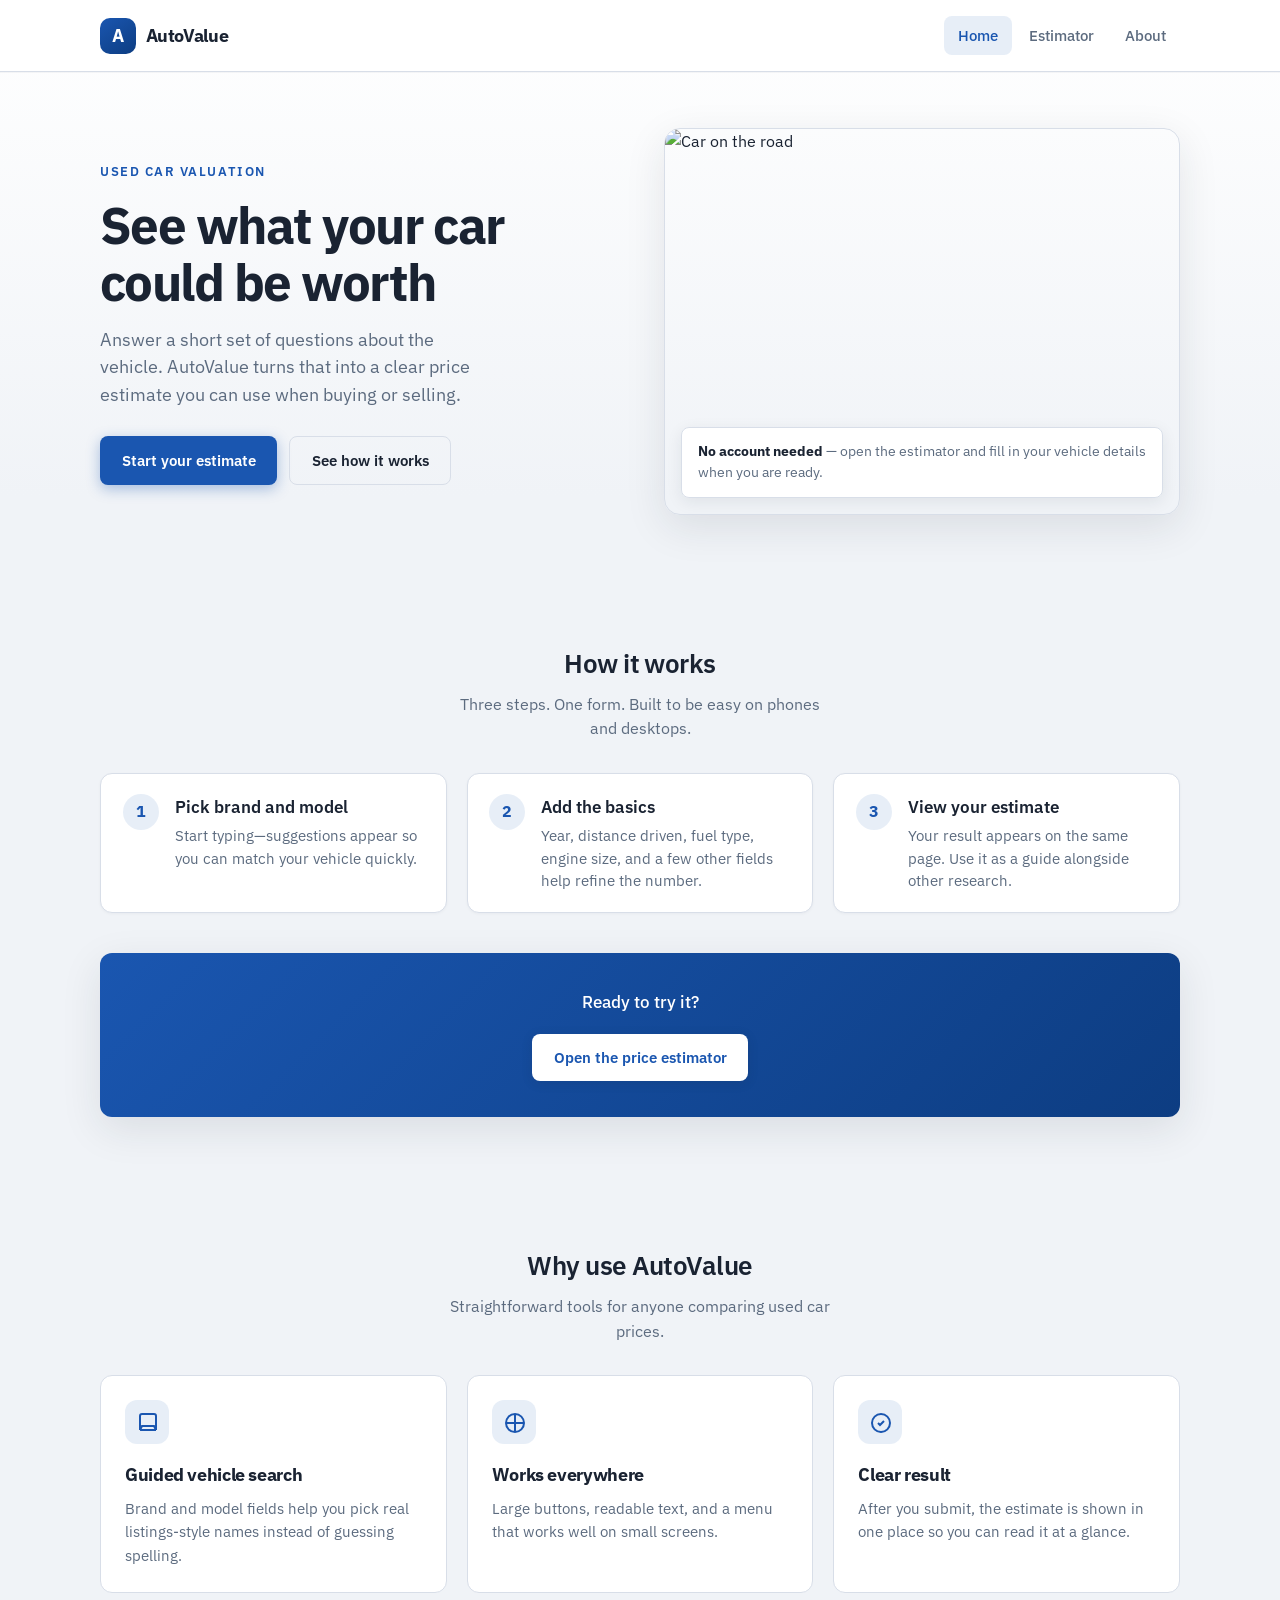
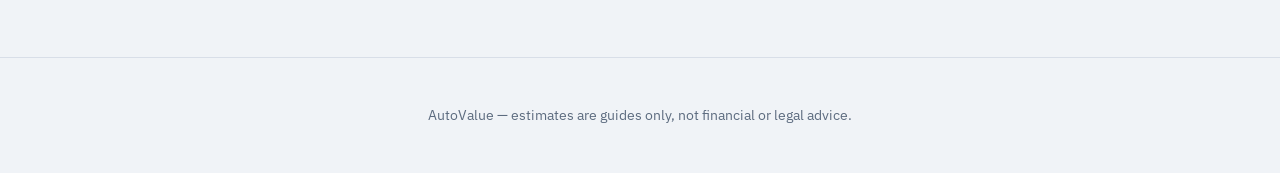
==== frontend/index.html @ 257bf502 "Add CarPredict frontend templates and Flask app" ====
<!DOCTYPE html>
<html lang="en">
<head>
  <meta charset="UTF-8">
  <meta name="viewport" content="width=device-width, initial-scale=1.0">
  <title>AutoValue — Used car price estimates</title>
  <meta name="description" content="Get a fair used car value estimate. Pick your vehicle, enter a few details, and see a price guide in minutes.">
  <link rel="preconnect" href="https://fonts.googleapis.com">
  <link rel="preconnect" href="https://fonts.gstatic.com" crossorigin>
  <link href="https://fonts.googleapis.com/css2?family=IBM+Plex+Sans:ital,wght@0,400;0,500;0,600;0,700;1,400&display=swap" rel="stylesheet">
  <link rel="stylesheet" href="css/styles.css">
</head>
<body>
  <a class="skip-link" href="#main">Skip to content</a>

  <header class="site-header">
    <div class="site-header__inner">
      <a class="logo" href="index.html">
        <span class="logo__mark" aria-hidden="true">A</span>
        AutoValue
      </a>
      <button type="button" class="nav-toggle" aria-label="Open menu" aria-expanded="false">
        <svg xmlns="http://www.w3.org/2000/svg" fill="none" viewBox="0 0 24 24" stroke="currentColor" stroke-width="2" aria-hidden="true">
          <path stroke-linecap="round" stroke-linejoin="round" d="M4 6h16M4 12h16M4 18h16"/>
        </svg>
      </button>
      <nav class="nav" aria-label="Primary">
        <a href="index.html" aria-current="page">Home</a>
        <a href="estimate.html">Estimator</a>
        <a href="about.html">About</a>
      </nav>
    </div>
  </header>

  <main id="main">
    <div class="wrap">
      <section class="hero" aria-labelledby="hero-title">
        <div>
          <span class="hero__eyebrow">Used car valuation</span>
          <h1 id="hero-title">See what your car could be worth</h1>
          <p class="hero__lead">
            Answer a short set of questions about the vehicle. AutoValue turns that into a clear price estimate you can use when buying or selling.
          </p>
          <div class="hero__actions">
            <a class="btn btn--primary" href="estimate.html">Start your estimate</a>
            <a class="btn btn--ghost" href="#how-it-works">See how it works</a>
          </div>
        </div>
        <div class="hero__visual">
          <img
            src="https://images.unsplash.com/photo-1492144534655-ae79c964c9d7?auto=format&fit=crop&w=1200&q=80"
            alt="Car on the road"
            width="600"
            height="450"
            loading="eager"
            fetchpriority="high"
          >
          <div class="hero__badge">
            <strong>No account needed</strong> — open the estimator and fill in your vehicle details when you are ready.
          </div>
        </div>
      </section>

      <section class="section" id="how-it-works" aria-labelledby="steps-heading">
        <h2 id="steps-heading" class="section-heading">How it works</h2>
        <p class="section-lead">Three steps. One form. Built to be easy on phones and desktops.</p>
        <div class="steps">
          <div class="steps__item">
            <span class="steps__num" aria-hidden="true">1</span>
            <div>
              <h3>Pick brand and model</h3>
              <p>Start typing—suggestions appear so you can match your vehicle quickly.</p>
            </div>
          </div>
          <div class="steps__item">
            <span class="steps__num" aria-hidden="true">2</span>
            <div>
              <h3>Add the basics</h3>
              <p>Year, distance driven, fuel type, engine size, and a few other fields help refine the number.</p>
            </div>
          </div>
          <div class="steps__item">
            <span class="steps__num" aria-hidden="true">3</span>
            <div>
              <h3>View your estimate</h3>
              <p>Your result appears on the same page. Use it as a guide alongside other research.</p>
            </div>
          </div>
        </div>

        <div class="cta-strip">
          <p>Ready to try it?</p>
          <a class="btn btn--light" href="estimate.html">Open the price estimator</a>
        </div>
      </section>

      <section class="section" aria-labelledby="benefits-heading">
        <h2 id="benefits-heading" class="section-heading">Why use AutoValue</h2>
        <p class="section-lead">Straightforward tools for anyone comparing used car prices.</p>
        <div class="features">
          <article class="feature-card">
            <div class="feature-card__icon" aria-hidden="true">
              <svg width="22" height="22" fill="none" stroke="currentColor" stroke-width="2"><path d="M4 19V5a2 2 0 012-2h12a2 2 0 012 2v14M4 19h16M4 19l2-4h12l2 4"/></svg>
            </div>
            <h2>Guided vehicle search</h2>
            <p>Brand and model fields help you pick real listings-style names instead of guessing spelling.</p>
          </article>
          <article class="feature-card">
            <div class="feature-card__icon" aria-hidden="true">
              <svg width="22" height="22" fill="none" stroke="currentColor" stroke-width="2"><path d="M12 3v18M3 12h18"/><circle cx="12" cy="12" r="9"/></svg>
            </div>
            <h2>Works everywhere</h2>
            <p>Large buttons, readable text, and a menu that works well on small screens.</p>
          </article>
          <article class="feature-card">
            <div class="feature-card__icon" aria-hidden="true">
              <svg width="22" height="22" fill="none" stroke="currentColor" stroke-width="2"><path d="M9 12l2 2 4-4m6 2a9 9 0 11-18 0 9 9 0 0118 0z"/></svg>
            </div>
            <h2>Clear result</h2>
            <p>After you submit, the estimate is shown in one place so you can read it at a glance.</p>
          </article>
        </div>
      </section>
    </div>
  </main>

  <footer class="site-footer">
    <div class="wrap">
      <p>AutoValue — estimates are guides only, not financial or legal advice.</p>
    </div>
  </footer>

  <script src="js/main.js" defer></script>
</body>
</html>
---- frontend/css/styles.css ----
/* AutoValue — light business theme */
:root {
  --bg: #f0f3f7;
  --bg-elevated: #ffffff;
  --bg-card: #ffffff;
  --bg-subtle: #e8edf4;
  --border: #d8dee8;
  --text: #1a2332;
  --text-muted: #5c6b7f;
  --accent: #1a56b0;
  --accent-dim: rgba(26, 86, 176, 0.1);
  --accent-hover: #154a96;
  --success: #0d8f6e;
  --error: #c53030;
  --radius: 12px;
  --radius-sm: 8px;
  --shadow: 0 4px 24px rgba(26, 35, 50, 0.08);
  --shadow-md: 0 12px 40px rgba(26, 35, 50, 0.1);
  --font-display: "IBM Plex Sans", system-ui, sans-serif;
  --font-body: "IBM Plex Sans", system-ui, sans-serif;
  --max: 1120px;
  --header-h: 72px;
}

*,
*::before,
*::after {
  box-sizing: border-box;
}

html {
  scroll-behavior: smooth;
}

body {
  margin: 0;
  min-height: 100vh;
  display: flex;
  flex-direction: column;
  font-family: var(--font-body);
  font-size: 1rem;
  line-height: 1.55;
  color: var(--text);
  background: var(--bg);
  background-image: linear-gradient(180deg, #ffffff 0%, var(--bg) 28%, var(--bg) 100%);
}

a {
  color: var(--accent);
  text-decoration: none;
  transition: color 0.2s ease;
}

a:hover {
  color: var(--accent-hover);
}

img {
  max-width: 100%;
  height: auto;
  display: block;
}

:focus-visible {
  outline: 2px solid var(--accent);
  outline-offset: 3px;
}

.skip-link {
  position: absolute;
  left: -9999px;
  z-index: 100;
  padding: 0.75rem 1rem;
  background: var(--accent);
  color: #fff;
  font-weight: 600;
}

.skip-link:focus {
  left: 1rem;
  top: 1rem;
}

.visually-hidden {
  position: absolute;
  width: 1px;
  height: 1px;
  padding: 0;
  margin: -1px;
  overflow: hidden;
  clip: rect(0, 0, 0, 0);
  white-space: nowrap;
  border: 0;
}

main {
  flex: 1;
}

/* Header */
.site-header {
  position: sticky;
  top: 0;
  z-index: 50;
  height: var(--header-h);
  display: flex;
  align-items: center;
  border-bottom: 1px solid var(--border);
  background: rgba(255, 255, 255, 0.92);
  backdrop-filter: blur(12px);
  box-shadow: 0 1px 0 rgba(26, 35, 50, 0.04);
}

.site-header__inner {
  width: 100%;
  max-width: var(--max);
  margin: 0 auto;
  padding: 0 1.25rem;
  display: flex;
  align-items: center;
  justify-content: space-between;
  gap: 1rem;
}

.logo {
  display: inline-flex;
  align-items: center;
  gap: 0.6rem;
  color: var(--text);
  font-family: var(--font-display);
  font-weight: 700;
  font-size: 1.15rem;
  letter-spacing: -0.02em;
}

.logo__mark {
  width: 36px;
  height: 36px;
  border-radius: 10px;
  background: linear-gradient(145deg, var(--accent), #0d3d82);
  display: grid;
  place-items: center;
  color: #fff;
  font-size: 1.1rem;
}

.nav {
  display: flex;
  align-items: center;
  gap: 0.25rem;
}

.nav a {
  color: var(--text-muted);
  padding: 0.5rem 0.85rem;
  border-radius: var(--radius-sm);
  font-weight: 500;
  font-size: 0.95rem;
}

.nav a:hover,
.nav a[aria-current="page"] {
  color: var(--accent);
  background: var(--accent-dim);
}

.nav-toggle {
  display: none;
  width: 44px;
  height: 44px;
  border: 1px solid var(--border);
  border-radius: var(--radius-sm);
  background: var(--bg-card);
  color: var(--text);
  cursor: pointer;
  align-items: center;
  justify-content: center;
}

.nav-toggle svg {
  width: 22px;
  height: 22px;
}

@media (max-width: 768px) {
  .nav-toggle {
    display: inline-flex;
  }

  .nav {
    position: fixed;
    inset: var(--header-h) 0 auto 0;
    flex-direction: column;
    align-items: stretch;
    padding: 1rem;
    background: var(--bg-card);
    border-bottom: 1px solid var(--border);
    box-shadow: var(--shadow);
    transform: translateY(-100%);
    opacity: 0;
    visibility: hidden;
    transition: transform 0.25s ease, opacity 0.25s ease, visibility 0.25s;
  }

  .nav.is-open {
    transform: translateY(0);
    opacity: 1;
    visibility: visible;
  }

  .nav a {
    padding: 0.85rem 1rem;
  }
}

/* Buttons */
.btn {
  display: inline-flex;
  align-items: center;
  justify-content: center;
  gap: 0.5rem;
  padding: 0.75rem 1.35rem;
  font-family: inherit;
  font-size: 0.95rem;
  font-weight: 600;
  border-radius: var(--radius-sm);
  border: none;
  cursor: pointer;
  transition: transform 0.15s ease, background 0.2s ease, box-shadow 0.2s ease;
}

.btn:active {
  transform: scale(0.98);
}

.btn--primary {
  background: var(--accent);
  color: #fff;
  box-shadow: 0 4px 14px rgba(26, 86, 176, 0.35);
}

.btn--primary:hover {
  background: var(--accent-hover);
  box-shadow: 0 6px 20px rgba(26, 86, 176, 0.4);
}

.btn--ghost {
  background: transparent;
  color: var(--text);
  border: 1px solid var(--border);
}

.btn--ghost:hover {
  background: var(--bg-subtle);
  border-color: #c5ced9;
}

.btn--light {
  background: #fff;
  color: var(--accent);
  box-shadow: 0 2px 12px rgba(26, 35, 50, 0.12);
}

.btn--light:hover {
  background: #f4f7fb;
  color: var(--accent-hover);
}

.btn--block {
  width: 100%;
}

.btn:disabled {
  opacity: 0.55;
  cursor: not-allowed;
  transform: none;
}

/* Layout */
.wrap {
  max-width: var(--max);
  margin: 0 auto;
  padding: 0 1.25rem;
}

.section {
  padding: 4rem 0;
}

.section--tight {
  padding-top: 2rem;
}

/* Hero */
.hero {
  padding: 3.5rem 0 4rem;
  display: grid;
  grid-template-columns: 1fr 1fr;
  gap: 3rem;
  align-items: center;
}

@media (max-width: 900px) {
  .hero {
    grid-template-columns: 1fr;
    padding-top: 2rem;
  }
}

.hero__eyebrow {
  display: inline-block;
  font-size: 0.8rem;
  font-weight: 600;
  letter-spacing: 0.12em;
  text-transform: uppercase;
  color: var(--accent);
  margin-bottom: 1rem;
}

.hero h1 {
  font-family: var(--font-display);
  font-size: clamp(2.25rem, 4vw, 3.25rem);
  font-weight: 700;
  line-height:1.1;
  letter-spacing: -0.03em;
  margin: 0 0 1rem;
}

.hero__lead {
  color: var(--text-muted);
  font-size: 1.1rem;
  max-width: 34ch;
  margin: 0 0 1.75rem;
}

.hero__actions {
  display: flex;
  flex-wrap: wrap;
  gap: 0.75rem;
}

.hero__visual {
  position: relative;
  border-radius: calc(var(--radius) + 4px);
  overflow: hidden;
  aspect-ratio: 4/3;
  border: 1px solid var(--border);
  box-shadow: var(--shadow-md);
}

.hero__visual img {
  width: 100%;
  height: 100%;
  object-fit: cover;
}

.hero__badge {
  position: absolute;
  bottom: 1rem;
  left: 1rem;
  right: 1rem;
  padding: 0.85rem 1rem;
  background: rgba(255, 255, 255, 0.95);
  backdrop-filter: blur(8px);
  border-radius: var(--radius-sm);
  font-size: 0.85rem;
  color: var(--text-muted);
  border: 1px solid var(--border);
  box-shadow: 0 4px 16px rgba(26, 35, 50, 0.08);
}

.hero__badge strong {
  color: var(--text);
}

/* Feature cards */
.features {
  display: grid;
  grid-template-columns: repeat(3, 1fr);
  gap: 1.25rem;
}

@media (max-width: 768px) {
  .features {
    grid-template-columns: 1fr;
  }
}

.feature-card {
  padding: 1.5rem;
  background: var(--bg-card);
  border: 1px solid var(--border);
  border-radius: var(--radius);
  transition: border-color 0.2s ease, transform 0.2s ease;
}

.section-heading {
  font-family: var(--font-display);
  font-size: clamp(1.35rem, 2.5vw, 1.65rem);
  font-weight: 600;
  letter-spacing: -0.02em;
  text-align: center;
  margin: 0 0 0.5rem;
  color: var(--text);
}

.section-lead {
  text-align: center;
  color: var(--text-muted);
  margin: 0 auto 2rem;
  max-width: 38ch;
  font-size: 1.02rem;
  line-height: 1.5;
}

.steps {
  list-style: none;
  margin: 0;
  padding: 0;
  display: grid;
  gap: 1rem;
}

@media (min-width: 768px) {
  .steps {
    grid-template-columns: repeat(3, 1fr);
    gap: 1.25rem;
  }
}

.steps__item {
  display: flex;
  gap: 1rem;
  align-items: flex-start;
  padding: 1.25rem 1.35rem;
  background: var(--bg-card);
  border: 1px solid var(--border);
  border-radius: var(--radius);
  box-shadow: 0 1px 3px rgba(26, 35, 50, 0.04);
}

.steps__num {
  flex-shrink: 0;
  width: 2.25rem;
  height: 2.25rem;
  border-radius: 50%;
  background: var(--accent-dim);
  color: var(--accent);
  font-weight: 700;
  font-size: 1rem;
  display: grid;
  place-items: center;
}

.steps__item h3 {
  font-family: var(--font-display);
  font-size: 1.05rem;
  font-weight: 600;
  margin: 0 0 0.35rem;
  color: var(--text);
}

.steps__item p {
  margin: 0;
  font-size: 0.92rem;
  color: var(--text-muted);
  line-height: 1.5;
}

.cta-strip {
  margin: 2.5rem 0 0;
  padding: 2.25rem 1.5rem;
  background: linear-gradient(135deg, var(--accent) 0%, #0d3d82 100%);
  color: #fff;
  border-radius: var(--radius);
  text-align: center;
  box-shadow: var(--shadow-md);
}

.cta-strip p {
  margin: 0 auto 1.15rem;
  font-size: 1.08rem;
  font-weight: 500;
  max-width: 32ch;
}

.feature-card:hover {
  border-color: rgba(26, 86, 176, 0.35);
  box-shadow: var(--shadow);
  transform: translateY(-2px);
}

.feature-card__icon {
  width: 44px;
  height: 44px;
  border-radius: 12px;
  background: var(--accent-dim);
  display: grid;
  place-items: center;
  margin-bottom: 1rem;
  color: var(--accent);
}

.feature-card h2 {
  font-family: var(--font-display);
  font-size: 1.15rem;
  margin: 0 0 0.5rem;
  letter-spacing: -0.02em;
}

.feature-card p {
  margin: 0;
  color: var(--text-muted);
  font-size: 0.95rem;
}

/* Page title */
.page-head {
  padding: 2.5rem 0 1rem;
  max-width: 640px;
}

.page-head h1 {
  font-family: var(--font-display);
  font-size: clamp(1.75rem, 3vw, 2.25rem);
  margin: 0 0 0.5rem;
  letter-spacing: -0.02em;
}

.page-head p {
  margin: 0;
  color: var(--text-muted);
}

/* Form layout */
.estimator {
  display: grid;
  grid-template-columns: 1fr 380px;
  gap: 2rem;
  align-items: start;
  padding-bottom: 4rem;
}

@media (max-width: 960px) {
  .estimator {
    grid-template-columns: 1fr;
  }
}

.form-panel {
  background: var(--bg-card);
  border: 1px solid var(--border);
  border-radius: var(--radius);
  padding: 1.75rem;
}

.form-panel h2 {
  font-family: var(--font-display);
  font-size: 1.25rem;
  margin: 0 0 0.25rem;
}

.form-panel__hint {
  font-size: 0.9rem;
  color: var(--text-muted);
  margin: 0 0 1.5rem;
}

.form-grid {
  display: grid;
  grid-template-columns: repeat(2, 1fr);
  gap: 1.1rem 1.25rem;
}

@media (max-width: 560px) {
  .form-grid {
    grid-template-columns: 1fr;
  }
}

.field {
  display: flex;
  flex-direction: column;
  gap: 0.4rem;
}

.field label {
  font-size: 0.8rem;
  font-weight: 600;
  color: var(--text-muted);
  letter-spacing: 0.02em;
}

.field input,
.field select {
  font-family: inherit;
  font-size: 1rem;
  padding: 0.7rem 0.85rem;
  border-radius: var(--radius-sm);
  border: 1px solid var(--border);
  background: var(--bg-elevated);
  color: var(--text);
  transition: border-color 0.2s ease, box-shadow 0.2s ease;
}

/* Combobox (brand / model typeahead) */
.combo {
  position: relative;
}

.combo__list {
  position: absolute;
  left: 0;
  right: 0;
  z-index: 40;
  margin: 4px 0 0;
  padding: 0.35rem 0;
  max-height: 280px;
  overflow-y: auto;
  list-style: none;
  background: var(--bg-elevated);
  border: 1px solid var(--border);
  border-radius: var(--radius-sm);
  box-shadow: var(--shadow);
}

.combo__list li[role="option"] {
  padding: 0.55rem 0.85rem;
  cursor: pointer;
  font-size: 0.92rem;
  line-height: 1.35;
}

.combo__list li[role="option"]:hover,
.combo__list li[role="option"].combo__option--active {
  background: var(--accent-dim);
  color: var(--text);
}

.combo__empty {
  padding: 0.65rem 0.85rem;
  color: var(--text-muted);
  font-size: 0.88rem;
  cursor: default;
}

.catalog-status {
  font-size: 0.82rem;
  color: var(--text-muted);
  margin: 0 0 1rem;
  line-height: 1.45;
}

.field input:hover,
.field select:hover {
  border-color: #b8c4d4;
}

.field input:focus,
.field select:focus {
  outline: none;
  border-color: var(--accent);
  box-shadow: 0 0 0 3px var(--accent-dim);
}

.field input::placeholder {
  color: var(--text-muted);
  opacity: 0.7;
}

.field--error input,
.field--error select {
  border-color: var(--error);
}

.field__error {
  font-size: 0.78rem;
  color: var(--error);
  min-height: 1.1em;
}

.side-panel {
  position: sticky;
  top: calc(var(--header-h) + 1rem);
  display: flex;
  flex-direction: column;
  gap: 1rem;
}

.result-card {
  background: linear-gradient(165deg, #f8fafc 0%, #eef3f9 100%);
  border: 1px solid var(--border);
  border-radius: var(--radius);
  padding: 1.5rem;
  text-align: center;
}

.result-card__label {
  font-size: 0.8rem;
  font-weight: 600;
  text-transform: uppercase;
  letter-spacing: 0.08em;
  color: var(--text-muted);
  margin-bottom: 0.5rem;
}

.result-card__price {
  font-family: var(--font-display);
  font-size: 2.25rem;
  font-weight: 700;
  color: var(--accent);
  letter-spacing: -0.02em;
  min-height: 2.75rem;
  display: flex;
  align-items: center;
  justify-content: center;
}

.result-card__note {
  font-size: 0.85rem;
  color: var(--text-muted);
  margin-top: 0.75rem;
  line-height: 1.45;
}

.result-card.is-loading .result-card__price {
  opacity: 0.5;
}

.api-hint {
  font-size: 0.8rem;
  color: var(--text-muted);
  padding: 1rem;
  background: var(--bg-elevated);
  border-radius: var(--radius-sm);
  border: 1px dashed var(--border);
  line-height: 1.5;
}

.api-hint code {
  font-size: 0.75rem;
  color: var(--accent);
  word-break: break-all;
}

.api-hint a {
  color: var(--accent);
  font-weight: 600;
}

.api-hint a:hover {
  color: var(--accent-hover);
  text-decoration: underline;
}

.spinner {
  width: 28px;
  height: 28px;
  border: 3px solid var(--border);
  border-top-color: var(--accent);
  border-radius: 50%;
  animation: spin 0.7s linear infinite;
}

@keyframes spin {
  to {
    transform: rotate(360deg);
  }
}

.toast {
  position: fixed;
  bottom: 1.5rem;
  right: 1.5rem;
  max-width: min(360px, calc(100vw - 2rem));
  padding: 1rem 1.15rem;
  background: var(--bg-card);
  border: 1px solid var(--border);
  border-radius: var(--radius-sm);
  box-shadow: var(--shadow);
  font-size: 0.9rem;
  z-index: 100;
  transform: translateY(120%);
  opacity: 0;
  transition: transform 0.35s ease, opacity 0.35s ease;
}

.toast.is-visible {
  transform: translateY(0);
  opacity: 1;
}

.toast--success {
  border-left: 4px solid var(--success);
}

/* About */
.prose {
  max-width: 65ch;
  color: var(--text-muted);
}

.prose h2 {
  font-family: var(--font-display);
  color: var(--text);
  font-size: 1.35rem;
  margin: 2rem 0 0.75rem;
}

.prose p {
  margin: 0 0 1rem;
}

.prose--tight h2 {
  margin-top: 0;
}

.prose code {
  font-size: 0.88em;
  color: var(--accent);
  word-break: break-word;
}

.prose ul {
  margin: 0 0 1rem;
  padding-left: 1.25rem;
}

/* Footer */
.site-footer {
  margin-top: auto;
  padding: 2rem 0;
  border-top: 1px solid var(--border);
  color: var(--text-muted);
  font-size: 0.9rem;
  text-align: center;
}

.site-footer a {
  color: var(--text-muted);
}

.site-footer a:hover {
  color: var(--accent);
}
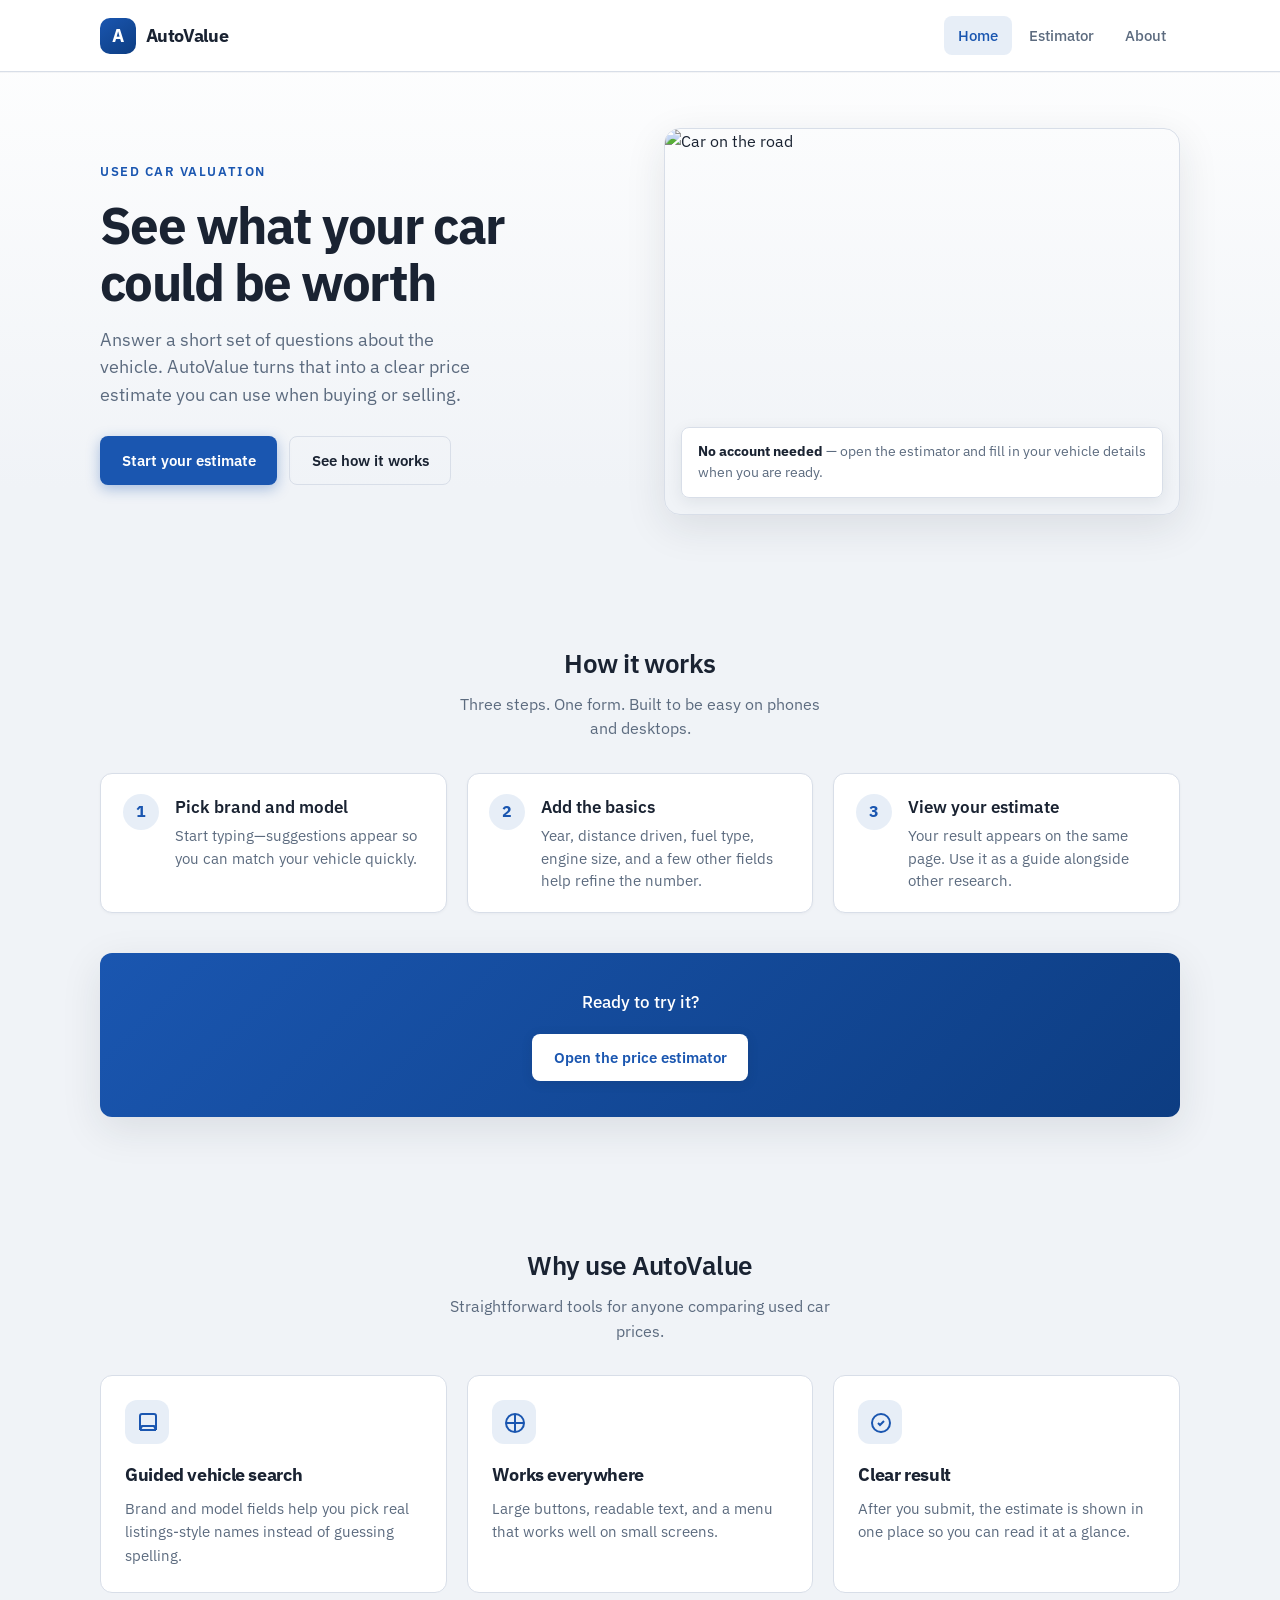
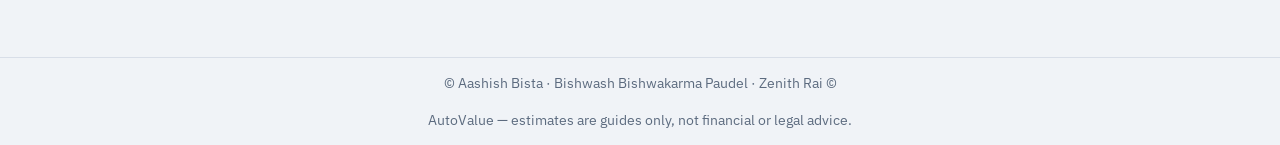
==== commit abbdd25f: "commit on footer change" ====
--- a/frontend/index.html
+++ b/frontend/index.html
@@ -1,135 +1,239 @@
-<!DOCTYPE html>
+<!doctype html>
 <html lang="en">
-<head>
-  <meta charset="UTF-8">
-  <meta name="viewport" content="width=device-width, initial-scale=1.0">
-  <title>AutoValue — Used car price estimates</title>
-  <meta name="description" content="Get a fair used car value estimate. Pick your vehicle, enter a few details, and see a price guide in minutes.">
-  <link rel="preconnect" href="https://fonts.googleapis.com">
-  <link rel="preconnect" href="https://fonts.gstatic.com" crossorigin>
-  <link href="https://fonts.googleapis.com/css2?family=IBM+Plex+Sans:ital,wght@0,400;0,500;0,600;0,700;1,400&display=swap" rel="stylesheet">
-  <link rel="stylesheet" href="css/styles.css">
-</head>
-<body>
-  <a class="skip-link" href="#main">Skip to content</a>
-
-  <header class="site-header">
-    <div class="site-header__inner">
-      <a class="logo" href="index.html">
-        <span class="logo__mark" aria-hidden="true">A</span>
-        AutoValue
-      </a>
-      <button type="button" class="nav-toggle" aria-label="Open menu" aria-expanded="false">
-        <svg xmlns="http://www.w3.org/2000/svg" fill="none" viewBox="0 0 24 24" stroke="currentColor" stroke-width="2" aria-hidden="true">
-          <path stroke-linecap="round" stroke-linejoin="round" d="M4 6h16M4 12h16M4 18h16"/>
-        </svg>
-      </button>
-      <nav class="nav" aria-label="Primary">
-        <a href="index.html" aria-current="page">Home</a>
-        <a href="estimate.html">Estimator</a>
-        <a href="about.html">About</a>
-      </nav>
-    </div>
-  </header>
-
-  <main id="main">
-    <div class="wrap">
-      <section class="hero" aria-labelledby="hero-title">
-        <div>
-          <span class="hero__eyebrow">Used car valuation</span>
-          <h1 id="hero-title">See what your car could be worth</h1>
-          <p class="hero__lead">
-            Answer a short set of questions about the vehicle. AutoValue turns that into a clear price estimate you can use when buying or selling.
+  <head>
+    <meta charset="UTF-8" />
+    <meta name="viewport" content="width=device-width, initial-scale=1.0" />
+    <title>AutoValue — Used car price estimates</title>
+    <meta
+      name="description"
+      content="Get a fair used car value estimate. Pick your vehicle, enter a few details, and see a price guide in minutes."
+    />
+    <link rel="preconnect" href="https://fonts.googleapis.com" />
+    <link rel="preconnect" href="https://fonts.gstatic.com" crossorigin />
+    <link
+      href="https://fonts.googleapis.com/css2?family=IBM+Plex+Sans:ital,wght@0,400;0,500;0,600;0,700;1,400&display=swap"
+      rel="stylesheet"
+    />
+    <link rel="stylesheet" href="css/styles.css" />
+  </head>
+  <body>
+    <a class="skip-link" href="#main">Skip to content</a>
+
+    <header class="site-header">
+      <div class="site-header__inner">
+        <a class="logo" href="index.html">
+          <span class="logo__mark" aria-hidden="true">A</span>
+          AutoValue
+        </a>
+        <button
+          type="button"
+          class="nav-toggle"
+          aria-label="Open menu"
+          aria-expanded="false"
+        >
+          <svg
+            xmlns="http://www.w3.org/2000/svg"
+            fill="none"
+            viewBox="0 0 24 24"
+            stroke="currentColor"
+            stroke-width="2"
+            aria-hidden="true"
+          >
+            <path
+              stroke-linecap="round"
+              stroke-linejoin="round"
+              d="M4 6h16M4 12h16M4 18h16"
+            />
+          </svg>
+        </button>
+        <nav class="nav" aria-label="Primary">
+          <a href="index.html" aria-current="page">Home</a>
+          <a href="estimate.html">Estimator</a>
+          <a href="about.html">About</a>
+        </nav>
+      </div>
+    </header>
+
+    <main id="main">
+      <div class="wrap">
+        <section class="hero" aria-labelledby="hero-title">
+          <div>
+            <span class="hero__eyebrow">Used car valuation</span>
+            <h1 id="hero-title">See what your car could be worth</h1>
+            <p class="hero__lead">
+              Answer a short set of questions about the vehicle. AutoValue turns
+              that into a clear price estimate you can use when buying or
+              selling.
+            </p>
+            <div class="hero__actions">
+              <a class="btn btn--primary" href="estimate.html"
+                >Start your estimate</a
+              >
+              <a class="btn btn--ghost" href="#how-it-works"
+                >See how it works</a
+              >
+            </div>
+          </div>
+          <div class="hero__visual">
+            <img
+              src="https://images.unsplash.com/photo-1492144534655-ae79c964c9d7?auto=format&fit=crop&w=1200&q=80"
+              alt="Car on the road"
+              width="600"
+              height="450"
+              loading="eager"
+              fetchpriority="high"
+            />
+            <div class="hero__badge">
+              <strong>No account needed</strong> — open the estimator and fill
+              in your vehicle details when you are ready.
+            </div>
+          </div>
+        </section>
+
+        <section
+          class="section"
+          id="how-it-works"
+          aria-labelledby="steps-heading"
+        >
+          <h2 id="steps-heading" class="section-heading">How it works</h2>
+          <p class="section-lead">
+            Three steps. One form. Built to be easy on phones and desktops.
           </p>
-          <div class="hero__actions">
-            <a class="btn btn--primary" href="estimate.html">Start your estimate</a>
-            <a class="btn btn--ghost" href="#how-it-works">See how it works</a>
-          </div>
-        </div>
-        <div class="hero__visual">
-          <img
-            src="https://images.unsplash.com/photo-1492144534655-ae79c964c9d7?auto=format&fit=crop&w=1200&q=80"
-            alt="Car on the road"
-            width="600"
-            height="450"
-            loading="eager"
-            fetchpriority="high"
-          >
-          <div class="hero__badge">
-            <strong>No account needed</strong> — open the estimator and fill in your vehicle details when you are ready.
-          </div>
-        </div>
-      </section>
-
-      <section class="section" id="how-it-works" aria-labelledby="steps-heading">
-        <h2 id="steps-heading" class="section-heading">How it works</h2>
-        <p class="section-lead">Three steps. One form. Built to be easy on phones and desktops.</p>
-        <div class="steps">
-          <div class="steps__item">
-            <span class="steps__num" aria-hidden="true">1</span>
-            <div>
-              <h3>Pick brand and model</h3>
-              <p>Start typing—suggestions appear so you can match your vehicle quickly.</p>
-            </div>
-          </div>
-          <div class="steps__item">
-            <span class="steps__num" aria-hidden="true">2</span>
-            <div>
-              <h3>Add the basics</h3>
-              <p>Year, distance driven, fuel type, engine size, and a few other fields help refine the number.</p>
-            </div>
-          </div>
-          <div class="steps__item">
-            <span class="steps__num" aria-hidden="true">3</span>
-            <div>
-              <h3>View your estimate</h3>
-              <p>Your result appears on the same page. Use it as a guide alongside other research.</p>
-            </div>
-          </div>
-        </div>
-
-        <div class="cta-strip">
-          <p>Ready to try it?</p>
-          <a class="btn btn--light" href="estimate.html">Open the price estimator</a>
-        </div>
-      </section>
-
-      <section class="section" aria-labelledby="benefits-heading">
-        <h2 id="benefits-heading" class="section-heading">Why use AutoValue</h2>
-        <p class="section-lead">Straightforward tools for anyone comparing used car prices.</p>
-        <div class="features">
-          <article class="feature-card">
-            <div class="feature-card__icon" aria-hidden="true">
-              <svg width="22" height="22" fill="none" stroke="currentColor" stroke-width="2"><path d="M4 19V5a2 2 0 012-2h12a2 2 0 012 2v14M4 19h16M4 19l2-4h12l2 4"/></svg>
-            </div>
-            <h2>Guided vehicle search</h2>
-            <p>Brand and model fields help you pick real listings-style names instead of guessing spelling.</p>
-          </article>
-          <article class="feature-card">
-            <div class="feature-card__icon" aria-hidden="true">
-              <svg width="22" height="22" fill="none" stroke="currentColor" stroke-width="2"><path d="M12 3v18M3 12h18"/><circle cx="12" cy="12" r="9"/></svg>
-            </div>
-            <h2>Works everywhere</h2>
-            <p>Large buttons, readable text, and a menu that works well on small screens.</p>
-          </article>
-          <article class="feature-card">
-            <div class="feature-card__icon" aria-hidden="true">
-              <svg width="22" height="22" fill="none" stroke="currentColor" stroke-width="2"><path d="M9 12l2 2 4-4m6 2a9 9 0 11-18 0 9 9 0 0118 0z"/></svg>
-            </div>
-            <h2>Clear result</h2>
-            <p>After you submit, the estimate is shown in one place so you can read it at a glance.</p>
-          </article>
-        </div>
-      </section>
-    </div>
-  </main>
-
-  <footer class="site-footer">
-    <div class="wrap">
-      <p>AutoValue — estimates are guides only, not financial or legal advice.</p>
-    </div>
-  </footer>
-
-  <script src="js/main.js" defer></script>
-</body>
+          <div class="steps">
+            <div class="steps__item">
+              <span class="steps__num" aria-hidden="true">1</span>
+              <div>
+                <h3>Pick brand and model</h3>
+                <p>
+                  Start typing—suggestions appear so you can match your vehicle
+                  quickly.
+                </p>
+              </div>
+            </div>
+            <div class="steps__item">
+              <span class="steps__num" aria-hidden="true">2</span>
+              <div>
+                <h3>Add the basics</h3>
+                <p>
+                  Year, distance driven, fuel type, engine size, and a few other
+                  fields help refine the number.
+                </p>
+              </div>
+            </div>
+            <div class="steps__item">
+              <span class="steps__num" aria-hidden="true">3</span>
+              <div>
+                <h3>View your estimate</h3>
+                <p>
+                  Your result appears on the same page. Use it as a guide
+                  alongside other research.
+                </p>
+              </div>
+            </div>
+          </div>
+
+          <div class="cta-strip">
+            <p>Ready to try it?</p>
+            <a class="btn btn--light" href="estimate.html"
+              >Open the price estimator</a
+            >
+          </div>
+        </section>
+
+        <section class="section" aria-labelledby="benefits-heading">
+          <h2 id="benefits-heading" class="section-heading">
+            Why use AutoValue
+          </h2>
+          <p class="section-lead">
+            Straightforward tools for anyone comparing used car prices.
+          </p>
+          <div class="features">
+            <article class="feature-card">
+              <div class="feature-card__icon" aria-hidden="true">
+                <svg
+                  width="22"
+                  height="22"
+                  fill="none"
+                  stroke="currentColor"
+                  stroke-width="2"
+                >
+                  <path
+                    d="M4 19V5a2 2 0 012-2h12a2 2 0 012 2v14M4 19h16M4 19l2-4h12l2 4"
+                  />
+                </svg>
+              </div>
+              <h2>Guided vehicle search</h2>
+              <p>
+                Brand and model fields help you pick real listings-style names
+                instead of guessing spelling.
+              </p>
+            </article>
+            <article class="feature-card">
+              <div class="feature-card__icon" aria-hidden="true">
+                <svg
+                  width="22"
+                  height="22"
+                  fill="none"
+                  stroke="currentColor"
+                  stroke-width="2"
+                >
+                  <path d="M12 3v18M3 12h18" />
+                  <circle cx="12" cy="12" r="9" />
+                </svg>
+              </div>
+              <h2>Works everywhere</h2>
+              <p>
+                Large buttons, readable text, and a menu that works well on
+                small screens.
+              </p>
+            </article>
+            <article class="feature-card">
+              <div class="feature-card__icon" aria-hidden="true">
+                <svg
+                  width="22"
+                  height="22"
+                  fill="none"
+                  stroke="currentColor"
+                  stroke-width="2"
+                >
+                  <path d="M9 12l2 2 4-4m6 2a9 9 0 11-18 0 9 9 0 0118 0z" />
+                </svg>
+              </div>
+              <h2>Clear result</h2>
+              <p>
+                After you submit, the estimate is shown in one place so you can
+                read it at a glance.
+              </p>
+            </article>
+          </div>
+        </section>
+      </div>
+    </main>
+
+    <footer class="site-footer">
+      <div class="wrap">
+        <p>
+          &copy;
+          <a href="https://github.com/derAuserwaehlte" target="_blank">
+            Aashish Bista
+          </a>
+          &middot;
+          <a href="https://github.com/BiswasSunar">
+            Bishwash Bishwakarma Paudel
+          </a>
+          &middot;
+
+          <a href="https://github.com/ZENITH-RAI" target="_blank">
+            Zenith Rai
+          </a>
+          &copy;
+        </p>
+        <p>
+          AutoValue — estimates are guides only, not financial or legal advice.
+        </p>
+      </div>
+    </footer>
+
+    <script src="js/main.js" defer></script>
+  </body>
 </html>
--- a/frontend/css/styles.css
+++ b/frontend/css/styles.css
@@ -42,7 +42,12 @@
   line-height: 1.55;
   color: var(--text);
   background: var(--bg);
-  background-image: linear-gradient(180deg, #ffffff 0%, var(--bg) 28%, var(--bg) 100%);
+  background-image: linear-gradient(
+    180deg,
+    #ffffff 0%,
+    var(--bg) 28%,
+    var(--bg) 100%
+  );
 }
 
 a {
@@ -199,7 +204,10 @@
     transform: translateY(-100%);
     opacity: 0;
     visibility: hidden;
-    transition: transform 0.25s ease, opacity 0.25s ease, visibility 0.25s;
+    transition:
+      transform 0.25s ease,
+      opacity 0.25s ease,
+      visibility 0.25s;
   }
 
   .nav.is-open {
@@ -226,7 +234,10 @@
   border-radius: var(--radius-sm);
   border: none;
   cursor: pointer;
-  transition: transform 0.15s ease, background 0.2s ease, box-shadow 0.2s ease;
+  transition:
+    transform 0.15s ease,
+    background 0.2s ease,
+    box-shadow 0.2s ease;
 }
 
 .btn:active {
@@ -242,6 +253,7 @@
 .btn--primary:hover {
   background: var(--accent-hover);
   box-shadow: 0 6px 20px rgba(26, 86, 176, 0.4);
+  color: white;
 }
 
 .btn--ghost {
@@ -321,7 +333,7 @@
   font-family: var(--font-display);
   font-size: clamp(2.25rem, 4vw, 3.25rem);
   font-weight: 700;
-  line-height:1.1;
+  line-height: 1.1;
   letter-spacing: -0.03em;
   margin: 0 0 1rem;
 }
@@ -391,7 +403,9 @@
   background: var(--bg-card);
   border: 1px solid var(--border);
   border-radius: var(--radius);
-  transition: border-color 0.2s ease, transform 0.2s ease;
+  transition:
+    border-color 0.2s ease,
+    transform 0.2s ease;
 }
 
 .section-heading {
@@ -600,7 +614,9 @@
   border: 1px solid var(--border);
   background: var(--bg-elevated);
   color: var(--text);
-  transition: border-color 0.2s ease, box-shadow 0.2s ease;
+  transition:
+    border-color 0.2s ease,
+    box-shadow 0.2s ease;
 }
 
 /* Combobox (brand / model typeahead) */
@@ -782,7 +798,9 @@
   z-index: 100;
   transform: translateY(120%);
   opacity: 0;
-  transition: transform 0.35s ease, opacity 0.35s ease;
+  transition:
+    transform 0.35s ease,
+    opacity 0.35s ease;
 }
 
 .toast.is-visible {
@@ -829,7 +847,7 @@
 /* Footer */
 .site-footer {
   margin-top: auto;
-  padding: 2rem 0;
+  /* padding: 2rem 0; */
   border-top: 1px solid var(--border);
   color: var(--text-muted);
   font-size: 0.9rem;
@@ -841,5 +859,6 @@
 }
 
 .site-footer a:hover {
-  color: var(--accent);
-}
+  /* color: var(--accent); */
+  color: black;
+}
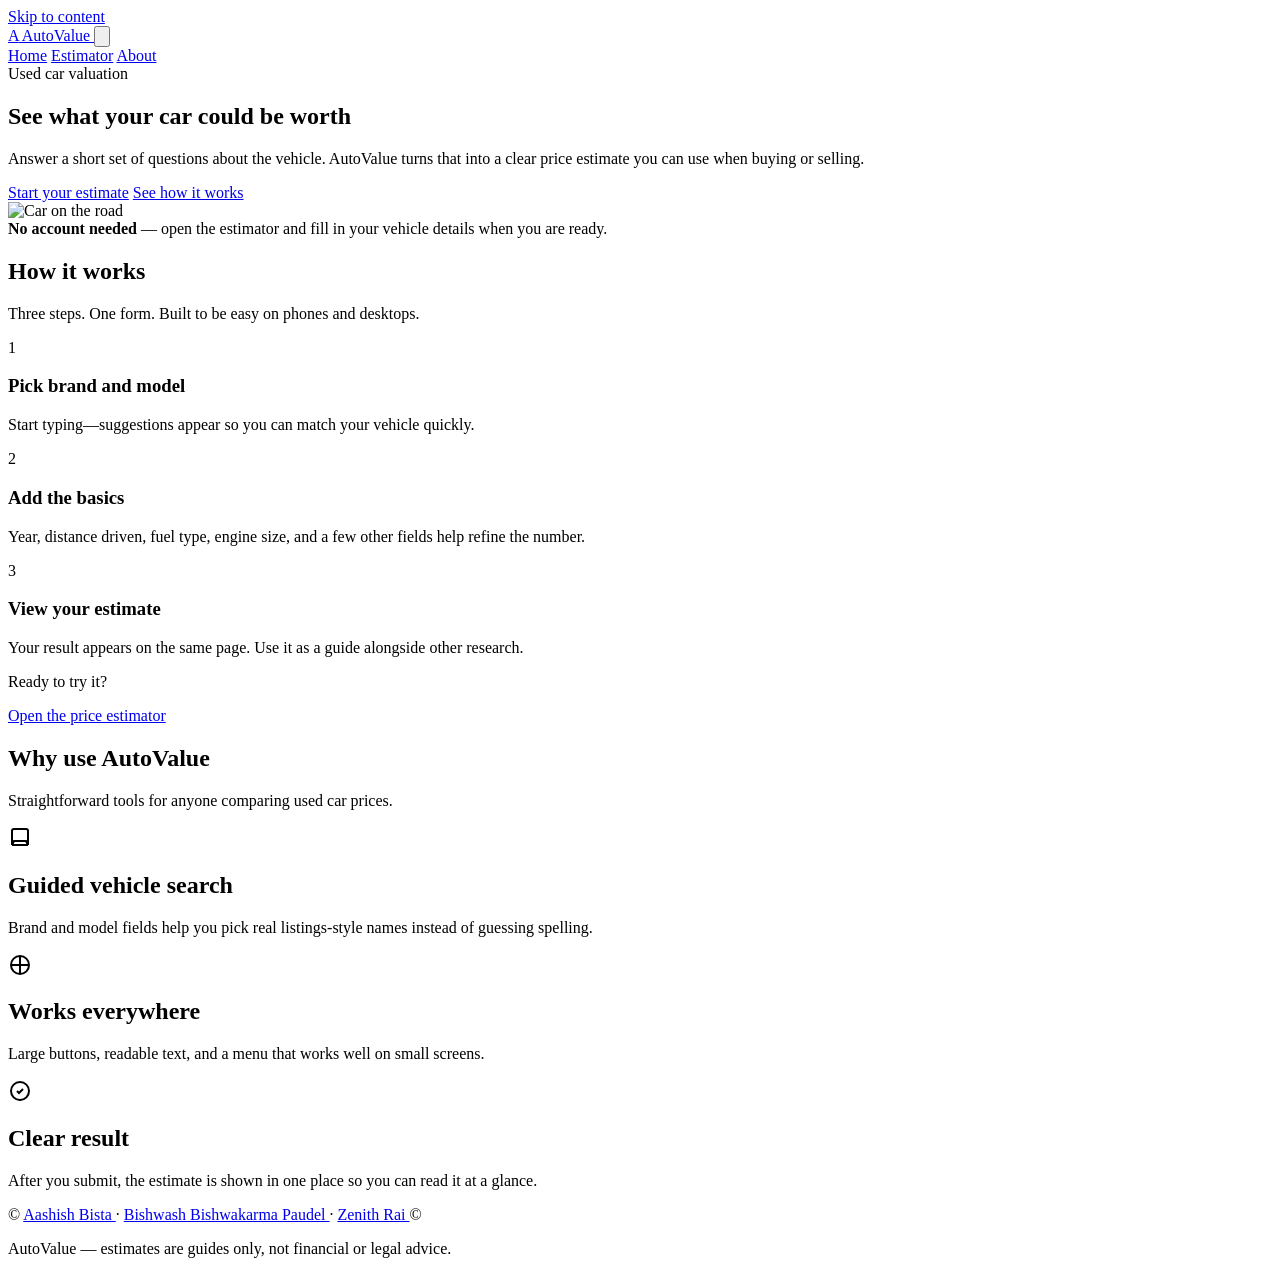
==== commit b49cbe20: "front end integration with app.py" ====
--- a/frontend/index.html
+++ b/frontend/index.html
@@ -14,7 +14,8 @@
       href="https://fonts.googleapis.com/css2?family=IBM+Plex+Sans:ital,wght@0,400;0,500;0,600;0,700;1,400&display=swap"
       rel="stylesheet"
     />
-    <link rel="stylesheet" href="css/styles.css" />
+    <!-- <link rel="stylesheet" href="./css/styles.css" /> -->
+    <style></style>
   </head>
   <body>
     <a class="skip-link" href="#main">Skip to content</a>
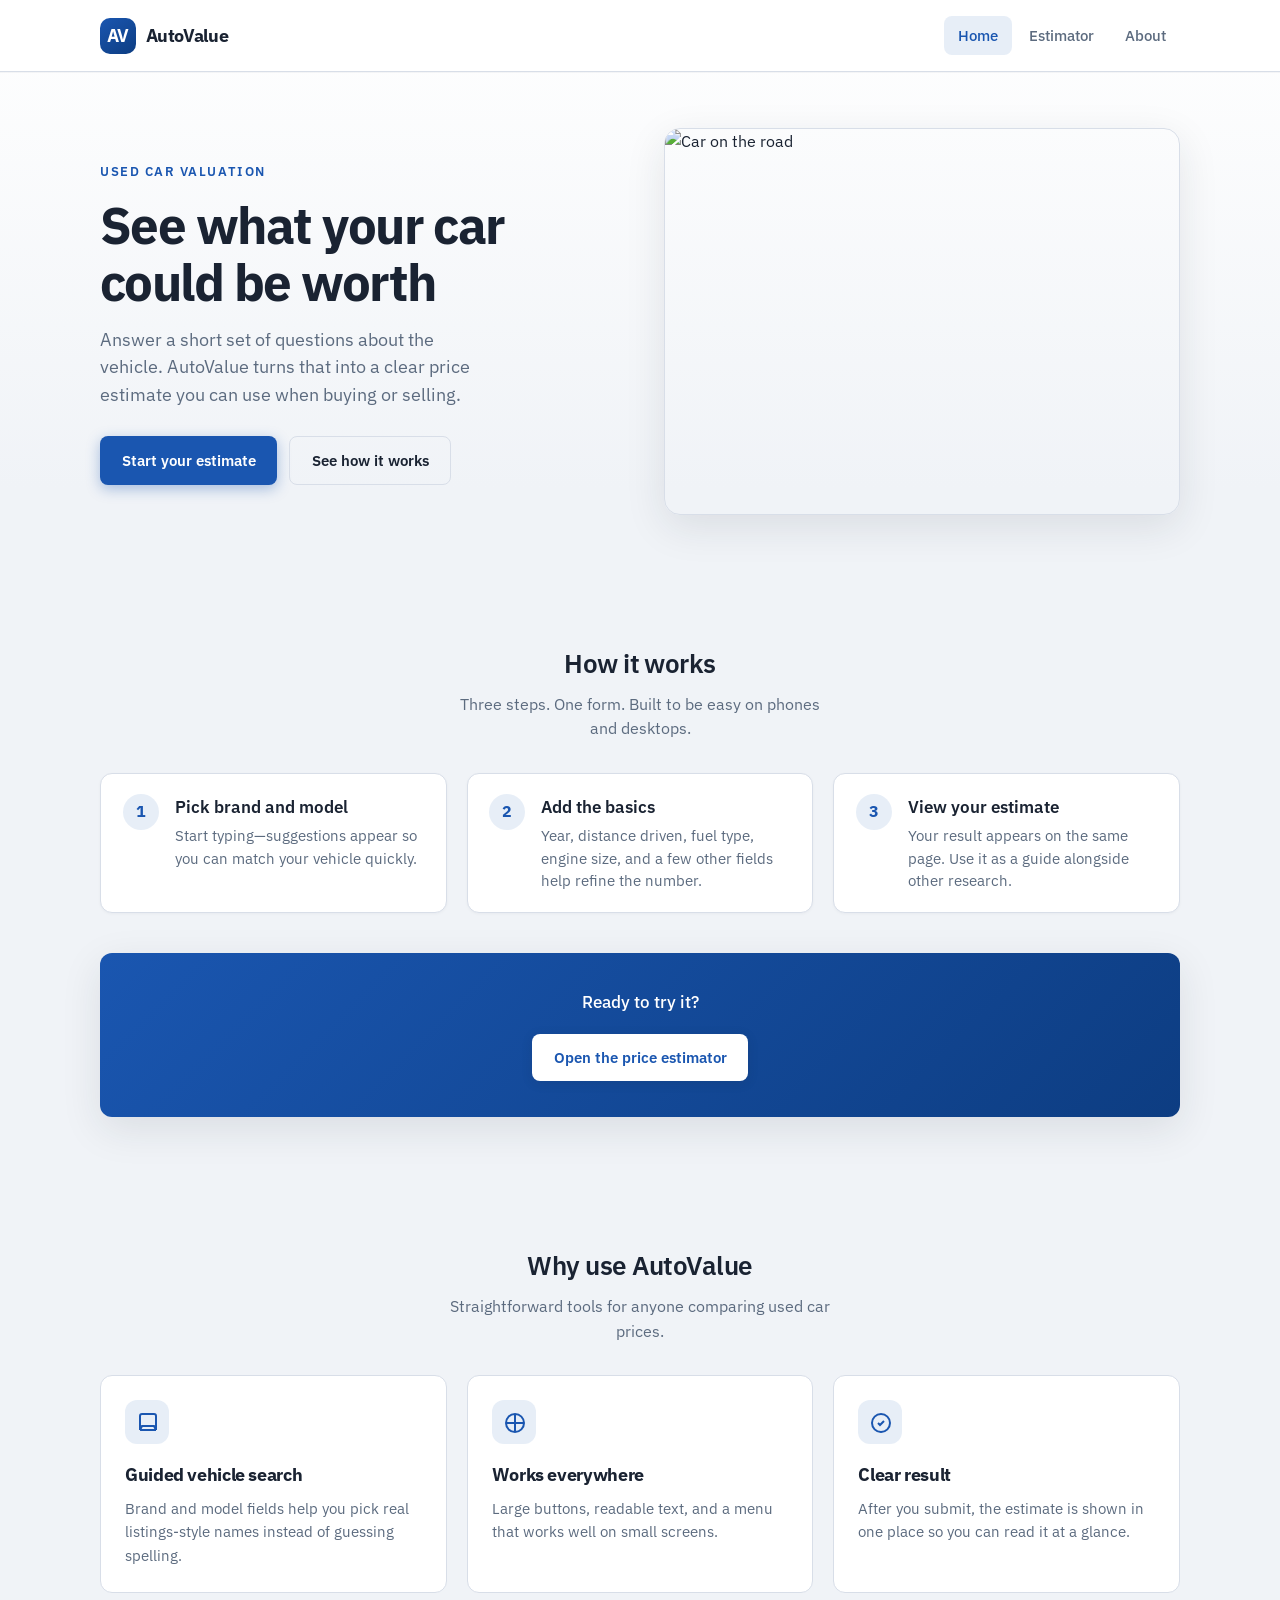
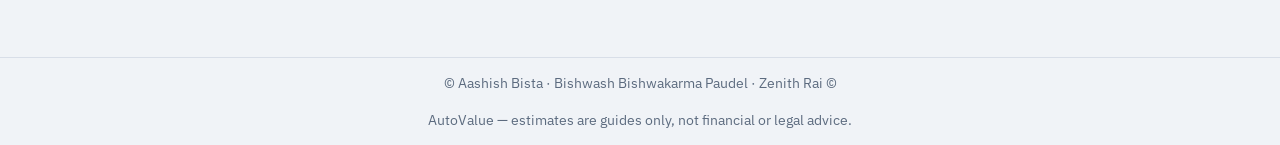
==== commit d4509ae3: "js integartion to frontend" ====
--- a/frontend/index.html
+++ b/frontend/index.html
@@ -14,16 +14,15 @@
       href="https://fonts.googleapis.com/css2?family=IBM+Plex+Sans:ital,wght@0,400;0,500;0,600;0,700;1,400&display=swap"
       rel="stylesheet"
     />
-    <!-- <link rel="stylesheet" href="./css/styles.css" /> -->
-    <style></style>
+    <link rel="stylesheet" href="styles.css" />
   </head>
   <body>
     <a class="skip-link" href="#main">Skip to content</a>
 
     <header class="site-header">
-      <div class="site-header__inner">
+      <div class="site-header-inner">
         <a class="logo" href="index.html">
-          <span class="logo__mark" aria-hidden="true">A</span>
+          <span class="logo_mark" aria-hidden="true">AV</span>
           AutoValue
         </a>
         <button
@@ -84,10 +83,10 @@
               loading="eager"
               fetchpriority="high"
             />
-            <div class="hero__badge">
+            <!-- <div class="hero__badge">
               <strong>No account needed</strong> — open the estimator and fill
               in your vehicle details when you are ready.
-            </div>
+            </div> -->
           </div>
         </section>
 
@@ -234,7 +233,6 @@
         </p>
       </div>
     </footer>
-
-    <script src="js/main.js" defer></script>
   </body>
+  <script src="./main.js"></script>
 </html>
--- a/frontend/styles.css
+++ b/frontend/styles.css
@@ -0,0 +1,865 @@
+/* AutoValue — light business theme */
+:root {
+  --bg: #f0f3f7;
+  --bg-elevated: #ffffff;
+  --bg-card: #ffffff;
+  --bg-subtle: #e8edf4;
+  --border: #d8dee8;
+  --text: #1a2332;
+  --text-muted: #5c6b7f;
+  --accent: #1a56b0;
+  --accent-dim: rgba(26, 86, 176, 0.1);
+  --accent-hover: #154a96;
+  --success: #0d8f6e;
+  --error: #c53030;
+  --radius: 12px;
+  --radius-sm: 8px;
+  --shadow: 0 4px 24px rgba(26, 35, 50, 0.08);
+  --shadow-md: 0 12px 40px rgba(26, 35, 50, 0.1);
+  --font-display: "IBM Plex Sans", system-ui, sans-serif;
+  --font-body: "IBM Plex Sans", system-ui, sans-serif;
+  --max: 1120px;
+  --header-h: 72px;
+}
+
+*,
+*::before,
+*::after {
+  box-sizing: border-box;
+}
+
+html {
+  scroll-behavior: smooth;
+}
+
+body {
+  margin: 0;
+  min-height: 100vh;
+  display: flex;
+  flex-direction: column;
+  font-family: var(--font-body);
+  font-size: 1rem;
+  line-height: 1.55;
+  color: var(--text);
+  background: var(--bg);
+  background-image: linear-gradient(
+    180deg,
+    #ffffff 0%,
+    var(--bg) 28%,
+    var(--bg) 100%
+  );
+}
+
+a {
+  color: var(--accent);
+  text-decoration: none;
+  transition: color 0.2s ease;
+}
+
+a:hover {
+  color: var(--accent-hover);
+}
+
+img {
+  max-width: 100%;
+  height: auto;
+  display: block;
+}
+
+:focus-visible {
+  outline: 2px solid var(--accent);
+  outline-offset: 3px;
+}
+
+.skip-link {
+  position: absolute;
+  left: -9999px;
+  z-index: 100;
+  padding: 0.75rem 1rem;
+  background: var(--accent);
+  color: #fff;
+  font-weight: 600;
+}
+
+.skip-link:focus {
+  left: 1rem;
+  top: 1rem;
+}
+
+.visually-hidden {
+  position: absolute;
+  width: 1px;
+  height: 1px;
+  padding: 0;
+  margin: -1px;
+  overflow: hidden;
+  clip: rect(0, 0, 0, 0);
+  white-space: nowrap;
+  border: 0;
+}
+
+main {
+  flex: 1;
+}
+
+/* Header */
+.site-header {
+  position: sticky;
+  top: 0;
+  z-index: 50;
+  height: var(--header-h);
+  display: flex;
+  align-items: center;
+  border-bottom: 1px solid var(--border);
+  background: rgba(255, 255, 255, 0.92);
+  backdrop-filter: blur(12px);
+  box-shadow: 0 1px 0 rgba(26, 35, 50, 0.04);
+}
+
+.site-header-inner {
+  width: 100%;
+  max-width: var(--max);
+  margin: 0 auto;
+  padding: 0 1.25rem;
+  display: flex;
+  align-items: center;
+  justify-content: space-between;
+  gap: 1rem;
+}
+
+.logo {
+  display: inline-flex;
+  align-items: center;
+  gap: 0.6rem;
+  color: var(--text);
+  font-family: var(--font-display);
+  font-weight: 700;
+  font-size: 1.15rem;
+  letter-spacing: -0.02em;
+}
+
+.logo_mark {
+  width: 36px;
+  height: 36px;
+  border-radius: 10px;
+  background: linear-gradient(145deg, var(--accent), #0d3d82);
+  display: grid;
+  place-items: center;
+  color: #fff;
+  font-size: 1.1rem;
+}
+
+.nav {
+  display: flex;
+  align-items: center;
+  gap: 0.25rem;
+}
+
+.nav a {
+  color: var(--text-muted);
+  padding: 0.5rem 0.85rem;
+  border-radius: var(--radius-sm);
+  font-weight: 500;
+  font-size: 0.95rem;
+}
+
+.nav a:hover,
+.nav a[aria-current="page"] {
+  color: var(--accent);
+  background: var(--accent-dim);
+}
+
+.nav-toggle {
+  display: none;
+  width: 44px;
+  height: 44px;
+  border: 1px solid var(--border);
+  border-radius: var(--radius-sm);
+  background: var(--bg-card);
+  color: var(--text);
+  cursor: pointer;
+  align-items: center;
+  justify-content: center;
+}
+
+.nav-toggle svg {
+  width: 22px;
+  height: 22px;
+}
+
+@media (max-width: 768px) {
+  .nav-toggle {
+    display: inline-flex;
+  }
+
+  .nav {
+    position: fixed;
+    inset: var(--header-h) 0 auto 0;
+    flex-direction: column;
+    align-items: stretch;
+    padding: 1rem;
+    background: var(--bg-card);
+    border-bottom: 1px solid var(--border);
+    box-shadow: var(--shadow);
+    transform: translateY(-100%);
+    opacity: 0;
+    visibility: hidden;
+    transition:
+      transform 0.25s ease,
+      opacity 0.25s ease,
+      visibility 0.25s;
+  }
+
+  .nav.is-open {
+    transform: translateY(0);
+    opacity: 1;
+    visibility: visible;
+  }
+
+  .nav a {
+    padding: 0.85rem 1rem;
+  }
+}
+
+/* Buttons */
+.btn {
+  display: inline-flex;
+  align-items: center;
+  justify-content: center;
+  gap: 0.5rem;
+  padding: 0.75rem 1.35rem;
+  font-family: inherit;
+  font-size: 0.95rem;
+  font-weight: 600;
+  border-radius: var(--radius-sm);
+  border: none;
+  cursor: pointer;
+  transition:
+    transform 0.15s ease,
+    background 0.2s ease,
+    box-shadow 0.2s ease;
+}
+
+.btn:active {
+  transform: scale(0.98);
+}
+
+.btn--primary {
+  background: var(--accent);
+  color: #fff;
+  box-shadow: 0 4px 14px rgba(26, 86, 176, 0.35);
+}
+
+.btn--primary:hover {
+  background: var(--accent-hover);
+  box-shadow: 0 6px 20px rgba(26, 86, 176, 0.4);
+  color: white;
+}
+
+.btn--ghost {
+  background: transparent;
+  color: var(--text);
+  border: 1px solid var(--border);
+}
+
+.btn--ghost:hover {
+  background: var(--bg-subtle);
+  border-color: #c5ced9;
+}
+
+.btn--light {
+  background: #fff;
+  color: var(--accent);
+  box-shadow: 0 2px 12px rgba(26, 35, 50, 0.12);
+}
+
+.btn--light:hover {
+  background: #f4f7fb;
+  color: var(--accent-hover);
+}
+
+.btn--block {
+  width: 100%;
+}
+
+.btn:disabled {
+  opacity: 0.55;
+  cursor: not-allowed;
+  transform: none;
+}
+
+/* Layout */
+.wrap {
+  max-width: var(--max);
+  margin: 0 auto;
+  padding: 0 1.25rem;
+}
+
+.section {
+  padding: 4rem 0;
+}
+
+.section--tight {
+  padding-top: 2rem;
+}
+
+/* Hero */
+.hero {
+  padding: 3.5rem 0 4rem;
+  display: grid;
+  grid-template-columns: 1fr 1fr;
+  gap: 3rem;
+  align-items: center;
+}
+
+@media (max-width: 900px) {
+  .hero {
+    grid-template-columns: 1fr;
+    padding-top: 2rem;
+  }
+}
+
+.hero__eyebrow {
+  display: inline-block;
+  font-size: 0.8rem;
+  font-weight: 600;
+  letter-spacing: 0.12em;
+  text-transform: uppercase;
+  color: var(--accent);
+  margin-bottom: 1rem;
+}
+
+.hero h1 {
+  font-family: var(--font-display);
+  font-size: clamp(2.25rem, 4vw, 3.25rem);
+  font-weight: 700;
+  line-height: 1.1;
+  letter-spacing: -0.03em;
+  margin: 0 0 1rem;
+}
+
+.hero__lead {
+  color: var(--text-muted);
+  font-size: 1.1rem;
+  max-width: 34ch;
+  margin: 0 0 1.75rem;
+}
+
+.hero__actions {
+  display: flex;
+  flex-wrap: wrap;
+  gap: 0.75rem;
+}
+
+.hero__visual {
+  position: relative;
+  border-radius: calc(var(--radius) + 4px);
+  overflow: hidden;
+  aspect-ratio: 4/3;
+  border: 1px solid var(--border);
+  box-shadow: var(--shadow-md);
+}
+
+.hero__visual img {
+  width: 100%;
+  height: 100%;
+  object-fit: cover;
+}
+
+.hero__badge {
+  position: absolute;
+  bottom: 1rem;
+  left: 1rem;
+  right: 1rem;
+  padding: 0.85rem 1rem;
+  background: rgba(255, 255, 255, 0.95);
+  backdrop-filter: blur(8px);
+  border-radius: var(--radius-sm);
+  font-size: 0.85rem;
+  color: var(--text-muted);
+  border: 1px solid var(--border);
+  box-shadow: 0 4px 16px rgba(26, 35, 50, 0.08);
+}
+
+.hero__badge strong {
+  color: var(--text);
+}
+
+/* Feature cards */
+.features {
+  display: grid;
+  grid-template-columns: repeat(3, 1fr);
+  gap: 1.25rem;
+}
+
+@media (max-width: 768px) {
+  .features {
+    grid-template-columns: 1fr;
+  }
+}
+
+.feature-card {
+  padding: 1.5rem;
+  background: var(--bg-card);
+  border: 1px solid var(--border);
+  border-radius: var(--radius);
+  transition:
+    border-color 0.2s ease,
+    transform 0.2s ease;
+}
+
+.section-heading {
+  font-family: var(--font-display);
+  font-size: clamp(1.35rem, 2.5vw, 1.65rem);
+  font-weight: 600;
+  letter-spacing: -0.02em;
+  text-align: center;
+  margin: 0 0 0.5rem;
+  color: var(--text);
+}
+
+.section-lead {
+  text-align: center;
+  color: var(--text-muted);
+  margin: 0 auto 2rem;
+  max-width: 38ch;
+  font-size: 1.02rem;
+  line-height: 1.5;
+}
+
+.steps {
+  list-style: none;
+  margin: 0;
+  padding: 0;
+  display: grid;
+  gap: 1rem;
+}
+
+@media (min-width: 768px) {
+  .steps {
+    grid-template-columns: repeat(3, 1fr);
+    gap: 1.25rem;
+  }
+}
+
+.steps__item {
+  display: flex;
+  gap: 1rem;
+  align-items: flex-start;
+  padding: 1.25rem 1.35rem;
+  background: var(--bg-card);
+  border: 1px solid var(--border);
+  border-radius: var(--radius);
+  box-shadow: 0 1px 3px rgba(26, 35, 50, 0.04);
+}
+
+.steps__num {
+  flex-shrink: 0;
+  width: 2.25rem;
+  height: 2.25rem;
+  border-radius: 50%;
+  background: var(--accent-dim);
+  color: var(--accent);
+  font-weight: 700;
+  font-size: 1rem;
+  display: grid;
+  place-items: center;
+}
+
+.steps__item h3 {
+  font-family: var(--font-display);
+  font-size: 1.05rem;
+  font-weight: 600;
+  margin: 0 0 0.35rem;
+  color: var(--text);
+}
+
+.steps__item p {
+  margin: 0;
+  font-size: 0.92rem;
+  color: var(--text-muted);
+  line-height: 1.5;
+}
+
+.cta-strip {
+  margin: 2.5rem 0 0;
+  padding: 2.25rem 1.5rem;
+  background: linear-gradient(135deg, var(--accent) 0%, #0d3d82 100%);
+  color: #fff;
+  border-radius: var(--radius);
+  text-align: center;
+  box-shadow: var(--shadow-md);
+}
+
+.cta-strip p {
+  margin: 0 auto 1.15rem;
+  font-size: 1.08rem;
+  font-weight: 500;
+  max-width: 32ch;
+}
+
+.feature-card:hover {
+  border-color: rgba(26, 86, 176, 0.35);
+  box-shadow: var(--shadow);
+  transform: translateY(-2px);
+}
+
+.feature-card__icon {
+  width: 44px;
+  height: 44px;
+  border-radius: 12px;
+  background: var(--accent-dim);
+  display: grid;
+  place-items: center;
+  margin-bottom: 1rem;
+  color: var(--accent);
+}
+
+.feature-card h2 {
+  font-family: var(--font-display);
+  font-size: 1.15rem;
+  margin: 0 0 0.5rem;
+  letter-spacing: -0.02em;
+}
+
+.feature-card p {
+  margin: 0;
+  color: var(--text-muted);
+  font-size: 0.95rem;
+}
+
+/* Page title */
+.page-head {
+  padding: 2.5rem 0 1rem;
+  max-width: 640px;
+}
+
+.page-head h1 {
+  font-family: var(--font-display);
+  font-size: clamp(1.75rem, 3vw, 2.25rem);
+  margin: 0 0 0.5rem;
+  letter-spacing: -0.02em;
+}
+
+.page-head p {
+  margin: 0;
+  color: var(--text-muted);
+}
+
+/* Form layout */
+.estimator {
+  display: grid;
+  grid-template-columns: 1fr 380px;
+  gap: 2rem;
+  align-items: start;
+  padding-bottom: 4rem;
+}
+
+@media (max-width: 960px) {
+  .estimator {
+    grid-template-columns: 1fr;
+  }
+}
+
+.form-panel {
+  background: var(--bg-card);
+  border: 1px solid var(--border);
+  border-radius: var(--radius);
+  padding: 1.75rem;
+}
+
+.form-panel h2 {
+  font-family: var(--font-display);
+  font-size: 1.25rem;
+  margin: 0 0 0.25rem;
+}
+
+.form-panel__hint {
+  font-size: 0.9rem;
+  /* color: var(--text-muted); */
+  color: red;
+  margin: 0 0 1.5rem;
+}
+
+.form-grid {
+  display: grid;
+  grid-template-columns: repeat(2, 1fr);
+  gap: 1.1rem 1.25rem;
+}
+
+@media (max-width: 560px) {
+  .form-grid {
+    grid-template-columns: 1fr;
+  }
+}
+
+.field {
+  display: flex;
+  flex-direction: column;
+  gap: 0.4rem;
+}
+
+.field label {
+  font-size: 0.8rem;
+  font-weight: 600;
+  color: var(--text-muted);
+  letter-spacing: 0.02em;
+}
+
+.field input,
+.field select {
+  font-family: inherit;
+  font-size: 1rem;
+  padding: 0.7rem 0.85rem;
+  border-radius: var(--radius-sm);
+  border: 1px solid var(--border);
+  background: var(--bg-elevated);
+  color: var(--text);
+  transition:
+    border-color 0.2s ease,
+    box-shadow 0.2s ease;
+}
+
+/* Combobox (brand / model typeahead) */
+.combo {
+  position: relative;
+}
+
+.combo__list {
+  position: absolute;
+  left: 0;
+  right: 0;
+  z-index: 40;
+  margin: 4px 0 0;
+  padding: 0.35rem 0;
+  max-height: 280px;
+  overflow-y: auto;
+  list-style: none;
+  background: var(--bg-elevated);
+  border: 1px solid var(--border);
+  border-radius: var(--radius-sm);
+  box-shadow: var(--shadow);
+}
+
+.combo__list li[role="option"] {
+  padding: 0.55rem 0.85rem;
+  cursor: pointer;
+  font-size: 0.92rem;
+  line-height: 1.35;
+}
+
+.combo__list li[role="option"]:hover,
+.combo__list li[role="option"].combo__option--active {
+  background: var(--accent-dim);
+  color: var(--text);
+}
+
+.combo__empty {
+  padding: 0.65rem 0.85rem;
+  color: var(--text-muted);
+  font-size: 0.88rem;
+  cursor: default;
+}
+
+.catalog-status {
+  font-size: 0.82rem;
+  color: var(--text-muted);
+  margin: 0 0 1rem;
+  line-height: 1.45;
+}
+
+.field input:hover,
+.field select:hover {
+  border-color: #b8c4d4;
+}
+
+.field input:focus,
+.field select:focus {
+  outline: none;
+  border-color: var(--accent);
+  box-shadow: 0 0 0 3px var(--accent-dim);
+}
+
+.field input::placeholder {
+  color: var(--text-muted);
+  opacity: 0.7;
+}
+
+.field--error input,
+.field--error select {
+  border-color: var(--error);
+}
+
+.field__error {
+  font-size: 0.78rem;
+  color: var(--error);
+  min-height: 1.1em;
+}
+
+.side-panel {
+  position: sticky;
+  top: calc(var(--header-h) + 1rem);
+  display: flex;
+  flex-direction: column;
+  gap: 1rem;
+}
+
+.result-card {
+  background: linear-gradient(165deg, #f8fafc 0%, #eef3f9 100%);
+  border: 1px solid var(--border);
+  border-radius: var(--radius);
+  padding: 1.5rem;
+  text-align: center;
+}
+
+.result-card__label {
+  font-size: 0.8rem;
+  font-weight: 600;
+  text-transform: uppercase;
+  letter-spacing: 0.08em;
+  color: var(--text-muted);
+  margin-bottom: 0.5rem;
+}
+
+.result-card__price {
+  font-family: var(--font-display);
+  font-size: 2.25rem;
+  font-weight: 700;
+  color: var(--accent);
+  letter-spacing: -0.02em;
+  min-height: 2.75rem;
+  display: flex;
+  align-items: center;
+  justify-content: center;
+}
+
+.result-card__note {
+  font-size: 0.85rem;
+  color: var(--text-muted);
+  margin-top: 0.75rem;
+  line-height: 1.45;
+}
+
+.result-card.is-loading .result-card__price {
+  opacity: 0.5;
+}
+
+.api-hint {
+  font-size: 0.8rem;
+  color: var(--text-muted);
+  padding: 1rem;
+  background: var(--bg-elevated);
+  border-radius: var(--radius-sm);
+  border: 1px dashed var(--border);
+  line-height: 1.5;
+}
+
+.api-hint code {
+  font-size: 0.75rem;
+  color: var(--accent);
+  word-break: break-all;
+}
+
+.api-hint a {
+  color: var(--accent);
+  font-weight: 600;
+}
+
+.api-hint a:hover {
+  color: var(--accent-hover);
+  text-decoration: underline;
+}
+
+.spinner {
+  width: 28px;
+  height: 28px;
+  border: 3px solid var(--border);
+  border-top-color: var(--accent);
+  border-radius: 50%;
+  animation: spin 0.7s linear infinite;
+}
+
+@keyframes spin {
+  to {
+    transform: rotate(360deg);
+  }
+}
+
+.toast {
+  position: fixed;
+  bottom: 1.5rem;
+  right: 1.5rem;
+  max-width: min(360px, calc(100vw - 2rem));
+  padding: 1rem 1.15rem;
+  background: var(--bg-card);
+  border: 1px solid var(--border);
+  border-radius: var(--radius-sm);
+  box-shadow: var(--shadow);
+  font-size: 0.9rem;
+  z-index: 100;
+  transform: translateY(120%);
+  opacity: 0;
+  transition:
+    transform 0.35s ease,
+    opacity 0.35s ease;
+}
+
+.toast.is-visible {
+  transform: translateY(0);
+  opacity: 1;
+}
+
+.toast--success {
+  border-left: 4px solid var(--success);
+}
+
+/* About */
+.prose {
+  max-width: 65ch;
+  color: var(--text-muted);
+}
+
+.prose h2 {
+  font-family: var(--font-display);
+  color: var(--text);
+  font-size: 1.35rem;
+  margin: 2rem 0 0.75rem;
+}
+
+.prose p {
+  margin: 0 0 1rem;
+}
+
+.prose--tight h2 {
+  margin-top: 0;
+}
+
+.prose code {
+  font-size: 0.88em;
+  color: var(--accent);
+  word-break: break-word;
+}
+
+.prose ul {
+  margin: 0 0 1rem;
+  padding-left: 1.25rem;
+}
+
+/* Footer */
+.site-footer {
+  margin-top: auto;
+  /* padding: 2rem 0; */
+  border-top: 1px solid var(--border);
+  color: var(--text-muted);
+  font-size: 0.9rem;
+  text-align: center;
+}
+
+.site-footer a {
+  color: var(--text-muted);
+}
+
+.site-footer a:hover {
+  /* color: var(--accent); */
+  color: black;
+}
